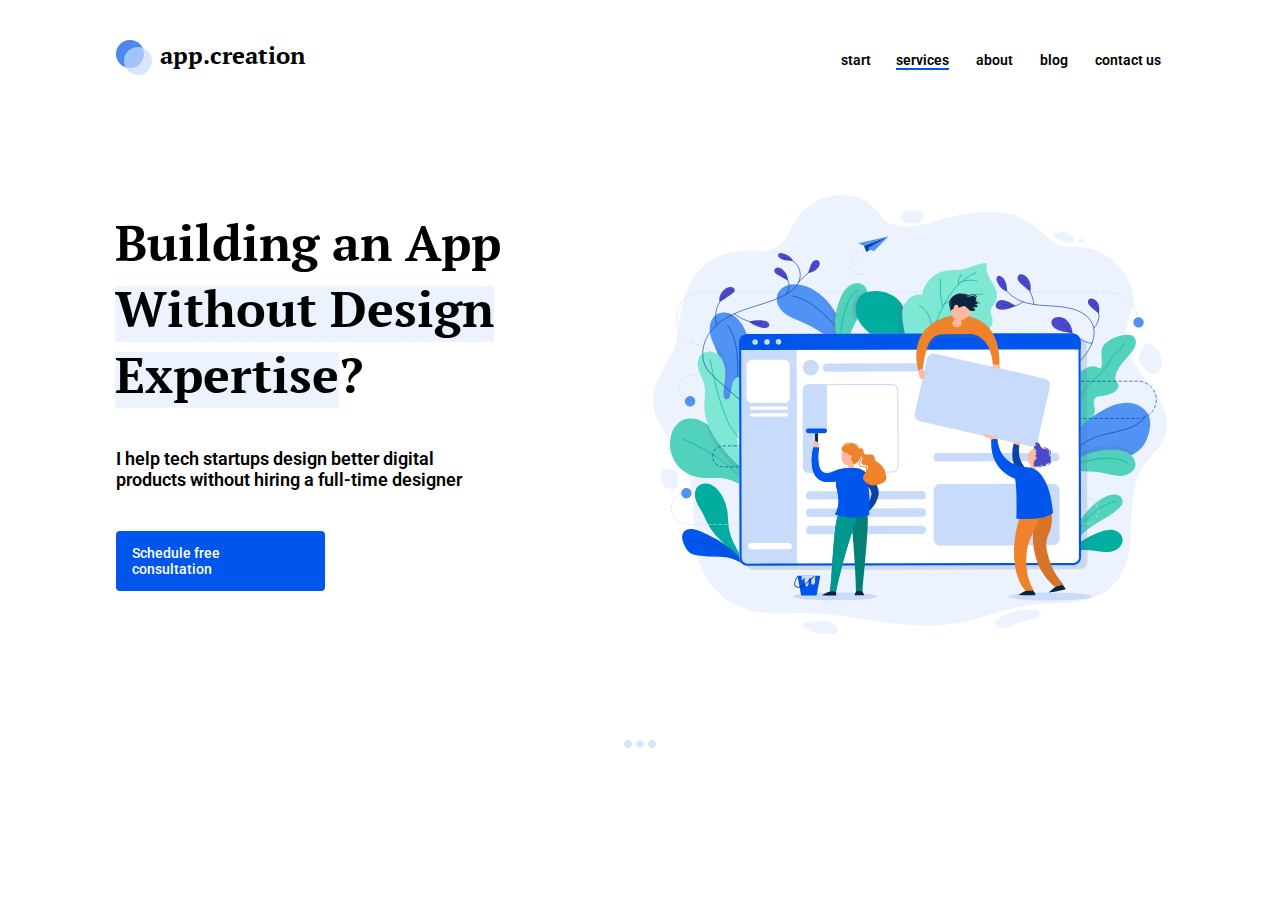
==== index.html @ 8ee0c5c4 "Add files via upload" ====
<!DOCTYPE html>
<html>

<head>
     <meta charset="utf-8">
     <meta name="viewport" content="width=device-width, initial-scale=1">
     <title>app.creation</title>
     <link rel="stylesheet" href="fonts.css">
     <link rel="stylesheet" href="https://fonts.googleapis.com/css2?family=Roboto:wght@400&display=swap">
     <link rel="stylesheet" href="styles.css">
</head>

<body>
  <div class="wrapper">
  <header class="header">
    <div class="logo">
      <div class="logo__circle logo__circle_color_dark-blue"></div>
      <div class="logo__circle logo__circle_color_blue"></div>
      <span class="logo__text">app.creation</span>
    </div>
    <nav class="menu">
      <a class="menu__item menu__item_start" href="#">start</a>
      <a class="menu__item menu__item_active" href="#">services</a>
      <a class="menu__item href="#">about</a>
      <a class="menu__item href="#">blog</a>
      <a class="menu__item href="#">contact us</a>
    </nav>
    <div class="hamburger-menu">
      <input id="menu__toggle" type="checkbox" />
      <label class="menu__btn" for="menu__toggle">
      <span></span>
      </label>
      <ul class="menu__box">
        <li><a class="menu__items menu__items_st" href="#">start</a></li>
        <li><a class="menu__items" href="#">services</a></li>
        <li><a class="menu__items menu__items_mid" href="#">about</a></li>
        <li><a class="menu__items menu__items_prev" href="#">blog</a></li>
        <li><a class="menu__items menu__items_last" href="#">contact us</a></li>
      </ul>
    </div>
  </header>

  <section class="main">
        <h1 class="main__title">Building an App
          <span class="main__title-text_highlight"> Without Design Expertise</span>?
        </h1>
        <p class="main__subtitle">I help tech startups design better
          digital products without hiring a full-time designer
        </p>
        <a class="main__button" href="#">Schedule free consultation
        </a>
      </main>
  </section>
  <div class="dots">
    <div class="dots__circle dots__circle_1"></div>
    <div class="dots__circle dots__circle_2"></div>
    <div class="dots__circle dots__circle_3"></div>
  </div>
  </div>
  <!--</div>-->
</body>

</html>
---- fonts.css ----
/*! Generated by Font Squirrel (https://www.fontsquirrel.com) on June 21, 2021 */



@font-face {
    font-family: 'pt_serifbold';
    src: url('Fonts/ptserif-bold-webfont.woff') format('woff');
    font-weight: normal;
    font-style: normal;

}




@font-face {
    font-family: 'pt_serifbold_italic';
    src: url('Fonts/ptserif-bolditalic-webfont.woff') format('woff');
    font-weight: normal;
    font-style: normal;

}




@font-face {
    font-family: 'pt_serifitalic';
    src: url('Fonts/ptserif-italic-webfont.woff') format('woff');
    font-weight: normal;
    font-style: normal;

}




@font-face {
    font-family: 'pt_serifregular';
    src: url('Fonts/ptserif-regular-webfont.woff') format('woff');
    font-weight: normal;
    font-style: normal;

}
---- styles.css ----
p {
  color:black;
  font-weight: bold;
  }

h1, a, div {
  font-family: 'Roboto', sans-serif;
}

body {
  margin: 0;
}

.wrapper {
  margin: auto;
  width: 80%;
}

.header {
  padding: 40px 0;
  display: flex;
  justify-content: space-between;
  margin-bottom: 131px;
  }

.logo {
  position: relative;
  margin-left: 4px;
  padding-left: 44px;
  font: bold 24px/31px pt_serifbold, arial, helvetica, sans-serif;
}

.logo__circle {
  position: absolute;
  left: 0;
  top: 45%;
  transform: translateY(-50%);
  width: 28px;
  height: 28px;
  border-radius: 50%;
  opacity: .7;
}

.logo__circle_color_blue {
  left: 8px;
  top: 69%;
  background: #C8DBFB;
}

.logo__circle_color_dark-blue {
  background: #0056EC;
}

.menu {
 display: flex;
 align-items: center;
 }

.menu__item {
 position: relative;
 margin: 5px 28px 0 0;
 font: 600 18px/21px Roboto, arial, helvetica, sans-serif;
 color: #000;
 text-decoration: none;
 transition: opacity .5s;
 }

.menu__item_start {
  margin-right: 26px;
 }

.menu__item_active {
  margin-right: 25px;
 }

.menu__item:last-child {
  margin-right: 10px;
}

.menu__item_active::after {
  position: absolute;
  display: block;
  content: "";
  left: 0;
  width: 100%;
  height: 3px;
  background: #0056EC;
}

.menu__item:hover:after {
  position: absolute;
  left: 0;
  display: block;
  content: "";
  width: 100%;
  height: 3px;
  background: #0056EC;
}

.menu__item:after {
  position: absolute;
  left: 0;
  display: block;
  content: "";
  width: 0;
  height: 3px;
  background: #0056EC;
  opacity:0;
  transition: opacity .5s, width .5s;
}

.menu__item:hover {
  opacity: .5;
}

.menu__item:hover:after, .menu__item_active:after {
  opacity: 1;
  width: 100%;
}

.hamburger-menu {
  display: none;
}

.main {
  padding: 74px 63% 206px 0;
  margin: 0 5px 63px 0;
  background: top right no-repeat url("img/Img1.svg");
}

.main__title {
  margin: 0 0 37px 2px;
  width: 567px;
  font: 700 66px/87px pt_serifbold, helvetica, sans-serif;
}

.main__subtitle {
  margin: 0 0 40px 3px;
  width: 455px;
  font-weight: normal;
  font: 400 22px/26px Roboto, arial, helvetica, sans-serif;
}

.main__button {
  display: inline-block;
  font: 500 18px/21px Roboto, arial, helvetica, sans-serif;
  width: 231px;
  color: #fff;
  background: #0056EC;
  padding: 18px 19px 18px 21px;
  margin-left: 4px;
  text-decoration: none;
  border-radius: 4px;
  transition: opacity .5s;
}

.main__button:hover {
  opacity: .5;
}

.main__title-text_highlight {
  background: linear-gradient(to top, #ECF3FF 85%, #FFF 15%) ;
}

.dots {
  margin: auto;
  position: relative;
  display: flex;
  justify-content: space-between;
  align-items: center;
  width: 32px;
  height: 8px;
  }

.dots__circle {
  width: 8px;
  height: 8px;
  background: #C8DBFB;
  border-radius: 50%;
  opacity: .7;
}

#menu__toggle {
   opacity: 0;
 }

 #menu__toggle:checked ~ .menu__btn > span {
   transform: rotate(45deg);
 }
 #menu__toggle:checked ~ .menu__btn > span::before {
   top: 0;
   transform: rotate(0);
 }
 #menu__toggle:checked ~ .menu__btn > span::after {
   top: 0;
   transform: rotate(90deg);
 }
 #menu__toggle:checked ~ .menu__box {
   visibility: visible;
   right: 0;
 }

 .menu__btn {
   display: flex;
   align-items: center;
   position: fixed;
   top: 28px;
   right: 24px;
   width: 25px;
   height: 25px;
   cursor: pointer;
   z-index: 1;
 }

 .menu__btn > span,
 .menu__btn > span::before,
 .menu__btn > span::after {
   display: block;
   position: absolute;
   width: 100%;
   height: 3px;
   background-color: #0056EC;
   transition-duration: .25s;
 }
 .menu__btn > span::before {
   content: '';
   top: -8px;
 }
 .menu__btn > span::after {
   content: '';
   top: 8px;
 }

 .menu__box {
   display: block;
   position: fixed;
   visibility: hidden;
   top: 0;
   right: -100%;
   width: 100%;
   height: 100%;
   margin: 0;
   padding: 250px 0;
   list-style: none;
   background-color: #FFF;
   box-shadow: 1px 0px 6px rgba(0, 0, 0, .2);
   transition-duration: .25s;
 }

 .menu__items {
   display: flex;
   justify-content: center;
   padding: 17px 24px;
   color: #333;
   font-family: 'Roboto', sans-serif;
   font-size: 55px;
   font-weight: 700;
   text-decoration: none;
   transition-duration: .25s;
 }
 .menu__items:hover {
   background-color: #CFD8DC;
 }

 .menu__items_st {
   margin-bottom: 1px;
 }

 .menu__items_mid, .menu__items_prev, .menu__items_last {
   margin-top: 1px;
   margin-right: 5px;
 }

@media (max-width: 1680px) {

  .header {
    margin-bottom: 90px;
  }

  .main {
    background-size: 690px;
  }
}

@media (max-width: 1536px) {

  .header {
    margin-bottom: 87px;
  }
  .main {
    margin-bottom: 120px;
    padding-top: 42px;
    padding-bottom: 48px;
    background-size: 600px;
  }

  .main__title {
    width: 500px;
    font: 700 58px/82px pt_serifbold, helvetica, sans-serif;
  }

  .main__subtitle {
    width: 411px;
    font: 400 20px/23px Roboto, arial, helvetica, sans-serif;
  }
}

@media (max-width: 1366px){
  .wrapper {
    width: 69%;
  }

  .header {
    margin-bottom: 84px;
    padding: 40px 3px;
  }

  .menu__item {
   margin: 8px 27px 0 0;
   font: 600 14px/16px Roboto, arial, helvetica, sans-serif;
  }

  .menu__item_start {
    margin-right: 25px;
   }

  .menu__item:last-child {
     margin-right: 7px;
  }

  .menu__item_active::after {
    height: 2px;
  }

  .main {
    padding: 15px 45% 75px 2px;
    margin: 0 4px 72px 2px;
    background-size: 514px;
  }

  .main__title {
    margin: 0 0 40px 2px;
    width: 434px;
    font: 700 50px/66px pt_serifbold, helvetica, sans-serif;
  }

  .main__subtitle {
    margin: 0 0 41px 3px;
    width: 367px;
    font-weight: normal;
    font: 600 18px/21px Roboto, arial, helvetica, sans-serif;
  }

  .main__button {
    width: 168px;
    font: 500 14px/16px Roboto, arial, helvetica, sans-serif;
    padding: 14px 25px 14px 16px;
    margin-left: 3px;
  }

}

@media (max-width: 1330px){

  .wrapper {
    width: 75%;
  }
}

@media (max-width: 1280px){

  .wrapper {
    width: 83%;
  }

  .main {
    padding-bottom: 82px;
    padding-right: 52%;
    margin-bottom: 67px;
  }
}

@media (max-width: 1136px){

  .main {
    background-size: 460px;
  }
}

@media(max-width: 1024px){
  .wrapper {
    margin: auto;
    width: 92%;
  }

  .logo {
    margin-left: 1px;
  }

  .main {
    padding-bottom: 80px;
    padding-right: 53%;
    background-size: 516px;
  }

  .hamburger-menu {
    display: none;
  }

  .menu__item {
   margin: 8px 27px 0 0;
   font: 600 14px/16px Roboto, arial, helvetica, sans-serif;
  }

  .menu__item_start {
    margin-right: 24px;
   }

  .menu__item:last-child {
     margin-right: 2px;
  }

  .main__title {
    margin-left: 0;
  }

  .main__subtitle {
    margin-left: 2px;
  }

  .main__button {
    margin-left: 1px;
  }
}

@media(max-width: 990px){
  .main {
    background-size: 425px;
  }

  .main__title {
    font: bold 46px/61px  pt_serifbold, arial, helvetica, sans-serif;
  }

@media(max-width: 860px){
  .main {
    background-size: 375px;
  }

  .main__title {
    font: bold 42px/55px  pt_serifbold, arial, helvetica, sans-serif;
  }

  .main__subtitle {
    width: 340px;
    font: 600 16px/17px Roboto, arial, helvetica, sans-serif;
  }
}

@media(max-width: 768px){

  .menu{
    display: none;
  }

  .hamburger-menu{
    display: block;
  }

  .header {
    padding: 24px 0 20px;
    margin-bottom: 13px;
  }

  .logo__text {
    visibility: hidden;
  }

  .main {
    text-align: center;
    padding: 60% 8% 0;
    margin: 0 0 40px 12px;
    background-size: 69%;
    background-position: top center;
  }

  .main__title {
    width: 434px;
    margin-left: auto;
    margin-right: auto;
    margin-top: 15px;
    margin-bottom: 35px;
    padding-top: 2px;
    font: bold 50px/66px  pt_serifbold, arial, helvetica, sans-serif;
  }

  .main__subtitle {
    width: 350px;
    padding: 10px 15px;
    margin-top: 0;
    margin-bottom: 40px;
    margin-left: auto;
    margin-right: auto;
    font: 600 22px/27px Roboto, arial, helvetica, sans-serif;
  }

  .main__button {
    font: 500 14px/16px Roboto, arial, helvetica, sans-serif;
    padding: 15px 27px 13px 16px;
    margin-left: 2px;
  }

  .dots {
    display: none;
  }
}

@media(max-width: 600px){

  .wrapper {
    margin: auto;
    width: 100%;
  }

  .header {
      padding-left: 20px;
  }

  .logo{
    margin-left: 4px;
  }

  .menu{
    display: none;
  }

  .menu__box {
    padding: 174px 0;
  }

  .menu__items {
    padding: 11px 24px;
    font-size: 30px;
  }

  .main {
    margin-left: 1px;
    margin-bottom: 15px;
    padding: 69% 4% 0;
    background-size: 74%;
  }

  .main__title {
    width: 350px;
    margin-left: auto;
    margin-right: auto;
    margin-bottom: 22px;
    margin-top: 0;
    font: bold 38px/51px  pt_serifbold, arial, helvetica, sans-serif;
  }

  .main__subtitle {
    width: 243px;
    margin-left: auto;
    margin-right: auto;
    margin-bottom: 15px;
    font: 600 16px/19px Roboto, arial, helvetica, sans-serif;
  }

  .main__button {
    font: 500 14px/16px Roboto, arial, helvetica, sans-serif;
    margin-left: 0;
    padding-right: 25px;
  }
}

@media(max-width: 375px){

  .wrapper {
    margin: auto;
    width: 100%;
  }

  .header {
    padding-left: 20px;
  }

  .logo{
    margin-left: 4px;
  }

  .menu{
    display: none;
  }

  .menu__box {
    padding: 174px 0;
  }

  .menu__items {
    padding: 11px 24px;
    font-size: 30px;
  }

  .main {
    margin-left: 1px;
    margin-bottom: 15px;
    padding: 69% 16% 0;
    background-size: 74%;
  }

  .main__title {
    width: 267px;
    margin: 0 0 22px -5px;
    font: bold 30px/39px  pt_serifbold, arial, helvetica, sans-serif;
  }

  .main__subtitle {
    width: 243px;
    margin: 0 0 15px -7px;
    font: 600 16px/19px Roboto, arial, helvetica, sans-serif;
  }

  .main__button {
    font: 500 14px/16px Roboto, arial, helvetica, sans-serif;
    margin-left: 0;
    padding-right: 25px;
  }
}

@media(max-width: 360px){


  .main {
    padding: 69% 5% 0;
  }

  .main__title {
    width: 188px;
    margin-left: auto;
    margin-right: auto;
    margin-top: 0;
    margin-bottom: 22px;
    font: bold 24px/33px  pt_serifbold, arial, helvetica, sans-serif;
  }

  .main__subtitle {
    width: 177px;
    margin-left: auto;
    margin-right: auto;
    margin-top: 0;
    margin-bottom: 15px;
    padding: 10px 5px;
    font: 600 12px/15px Roboto, arial, helvetica, sans-serif;
  }

  .main__button {
    width: 153px;
    font: 500 12px/13px Roboto, arial, helvetica, sans-serif;
    padding: 15px 3px;
  }
}
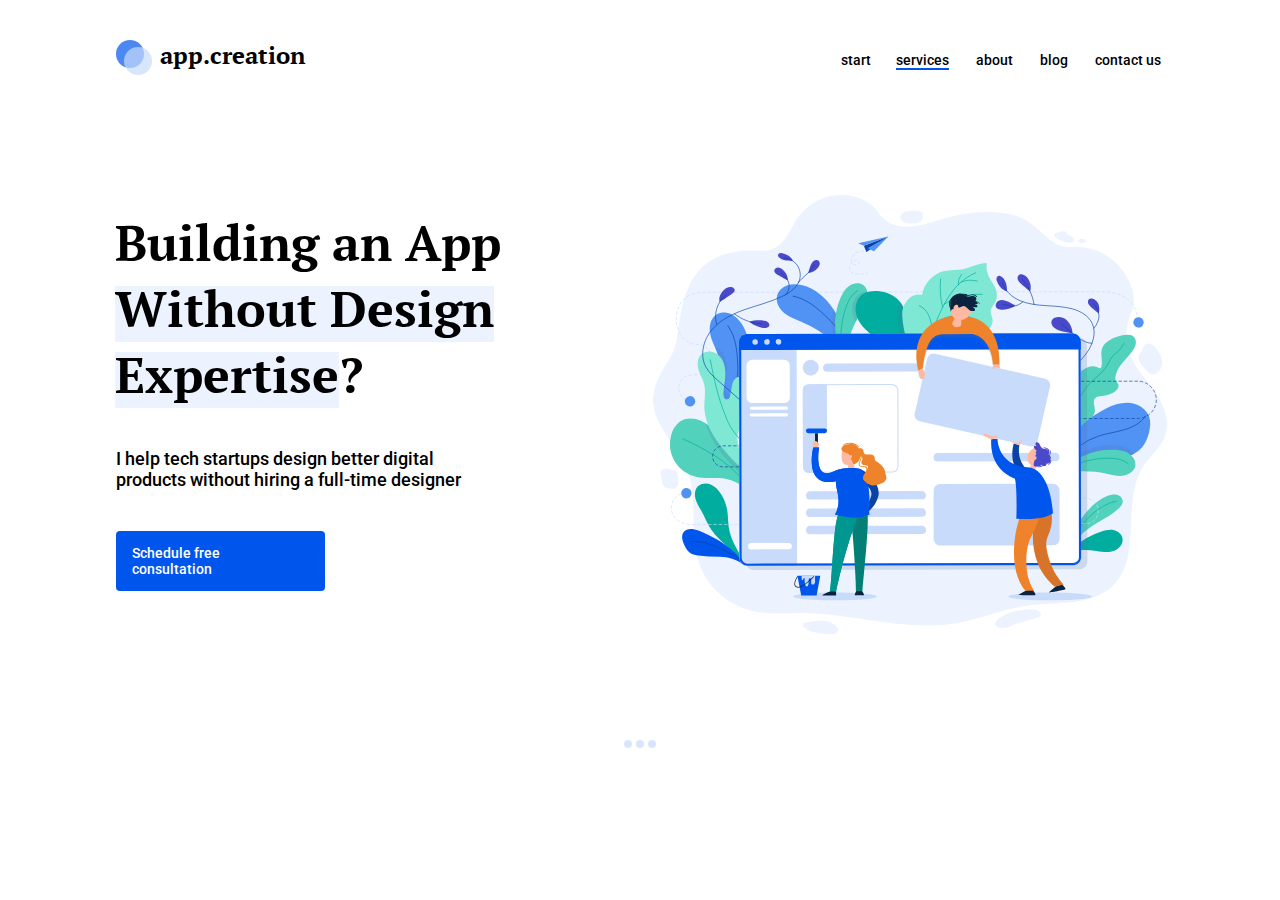
==== commit 728338c9: "Add files via upload" ====
--- a/index.html
+++ b/index.html
@@ -7,6 +7,7 @@
      <title>app.creation</title>
      <link rel="stylesheet" href="fonts.css">
      <link rel="stylesheet" href="https://fonts.googleapis.com/css2?family=Roboto:wght@400&display=swap">
+     <link rel="stylesheet" href="https://fonts.googleapis.com/css2?family=Roboto:wght@500&display=swap">
      <link rel="stylesheet" href="styles.css">
 </head>
 
--- a/styles.css
+++ b/styles.css
@@ -59,7 +59,7 @@
 .menu__item {
  position: relative;
  margin: 5px 28px 0 0;
- font: 600 18px/21px Roboto, arial, helvetica, sans-serif;
+ font: 500 18px/21px Roboto, arial, helvetica, sans-serif;
  color: #000;
  text-decoration: none;
  transition: opacity .5s;
@@ -254,7 +254,7 @@
    color: #333;
    font-family: 'Roboto', sans-serif;
    font-size: 55px;
-   font-weight: 700;
+   font-weight: 500;
    text-decoration: none;
    transition-duration: .25s;
  }
@@ -317,7 +317,7 @@
 
   .menu__item {
    margin: 8px 27px 0 0;
-   font: 600 14px/16px Roboto, arial, helvetica, sans-serif;
+   font: 500 14px/16px Roboto, arial, helvetica, sans-serif;
   }
 
   .menu__item_start {
@@ -348,7 +348,7 @@
     margin: 0 0 41px 3px;
     width: 367px;
     font-weight: normal;
-    font: 600 18px/21px Roboto, arial, helvetica, sans-serif;
+    font: 500 18px/21px Roboto, arial, helvetica, sans-serif;
   }
 
   .main__button {
@@ -409,7 +409,7 @@
 
   .menu__item {
    margin: 8px 27px 0 0;
-   font: 600 14px/16px Roboto, arial, helvetica, sans-serif;
+   font: 500 14px/16px Roboto, arial, helvetica, sans-serif;
   }
 
   .menu__item_start {
@@ -439,7 +439,7 @@
   }
 
   .main__title {
-    font: bold 46px/61px  pt_serifbold, arial, helvetica, sans-serif;
+    font: 700 46px/61px  pt_serifbold, arial, helvetica, sans-serif;
   }
 
 @media(max-width: 860px){
@@ -448,7 +448,7 @@
   }
 
   .main__title {
-    font: bold 42px/55px  pt_serifbold, arial, helvetica, sans-serif;
+    font: 700 42px/55px  pt_serifbold, arial, helvetica, sans-serif;
   }
 
   .main__subtitle {
@@ -491,7 +491,7 @@
     margin-top: 15px;
     margin-bottom: 35px;
     padding-top: 2px;
-    font: bold 50px/66px  pt_serifbold, arial, helvetica, sans-serif;
+    font: 700 50px/66px  pt_serifbold, arial, helvetica, sans-serif;
   }
 
   .main__subtitle {
@@ -501,7 +501,7 @@
     margin-bottom: 40px;
     margin-left: auto;
     margin-right: auto;
-    font: 600 22px/27px Roboto, arial, helvetica, sans-serif;
+    font: 500 22px/27px Roboto, arial, helvetica, sans-serif;
   }
 
   .main__button {
@@ -556,7 +556,7 @@
     margin-right: auto;
     margin-bottom: 22px;
     margin-top: 0;
-    font: bold 38px/51px  pt_serifbold, arial, helvetica, sans-serif;
+    font: 700 38px/51px  pt_serifbold, arial, helvetica, sans-serif;
   }
 
   .main__subtitle {
@@ -564,7 +564,7 @@
     margin-left: auto;
     margin-right: auto;
     margin-bottom: 15px;
-    font: 600 16px/19px Roboto, arial, helvetica, sans-serif;
+    font: 500 16px/19px Roboto, arial, helvetica, sans-serif;
   }
 
   .main__button {
@@ -612,13 +612,13 @@
   .main__title {
     width: 267px;
     margin: 0 0 22px -5px;
-    font: bold 30px/39px  pt_serifbold, arial, helvetica, sans-serif;
+    font: 700 30px/39px  pt_serifbold, arial, helvetica, sans-serif;
   }
 
   .main__subtitle {
     width: 243px;
     margin: 0 0 15px -7px;
-    font: 600 16px/19px Roboto, arial, helvetica, sans-serif;
+    font: 500 16px/19px Roboto, arial, helvetica, sans-serif;
   }
 
   .main__button {
@@ -629,7 +629,6 @@
 }
 
 @media(max-width: 360px){
-
 
   .main {
     padding: 69% 5% 0;
@@ -641,7 +640,7 @@
     margin-right: auto;
     margin-top: 0;
     margin-bottom: 22px;
-    font: bold 24px/33px  pt_serifbold, arial, helvetica, sans-serif;
+    font: 700 24px/33px  pt_serifbold, arial, helvetica, sans-serif;
   }
 
   .main__subtitle {
@@ -651,7 +650,7 @@
     margin-top: 0;
     margin-bottom: 15px;
     padding: 10px 5px;
-    font: 600 12px/15px Roboto, arial, helvetica, sans-serif;
+    font: 500 12px/15px Roboto, arial, helvetica, sans-serif;
   }
 
   .main__button {
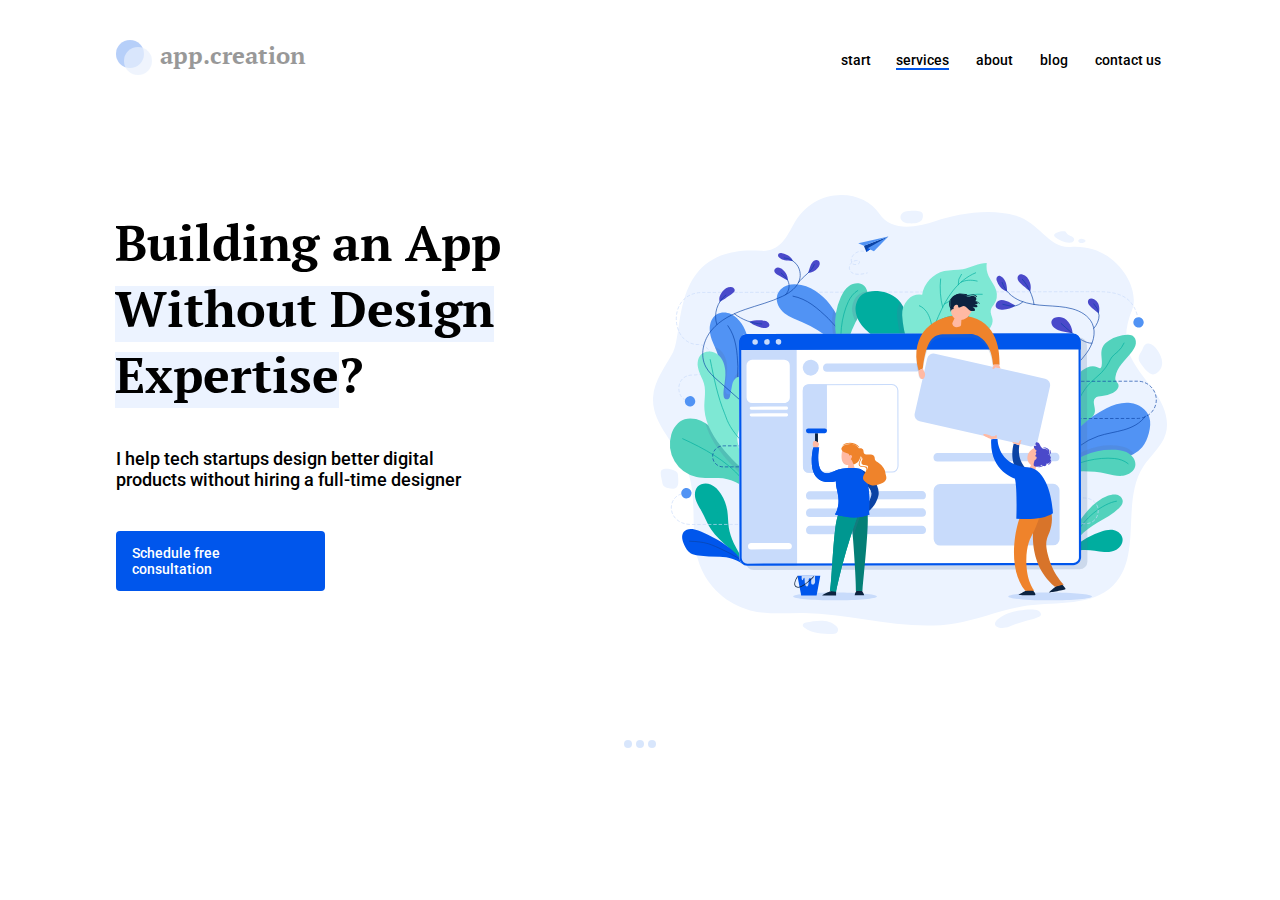
==== commit 5548076f: "Add files via upload" ====
--- a/index.html
+++ b/index.html
@@ -58,7 +58,6 @@
     <div class="dots__circle dots__circle_3"></div>
   </div>
   </div>
-  <!--</div>-->
 </body>
 
 </html>
--- a/styles.css
+++ b/styles.css
@@ -271,6 +271,50 @@
    margin-right: 5px;
  }
 
+ @keyframes move{
+   0%{
+     transform: translateX(0%);
+     opacity: 40%;
+   }
+   100%{
+     transform: translateX(50%);
+     opacity: 100%;
+   }
+ }
+
+ .logo{
+   opacity: 40%;
+   animation-name: move;
+   animation-duration: 2.5s;
+   animation-timing-function: ease-out;
+   animation-delay: 0.3s;
+   animation-direction: alternate;
+   animation-iteration-count: infinite;
+   animation-fill-mode: none;
+   animation-play-state: running;
+ }
+
+ /*@keyframes fade{
+   0%{
+     opacity: 30%;
+   }
+   100%{
+     opacity: 100%;
+   }
+ }
+
+ .logo{
+   opacity: 30%;
+   animation-name: fade;
+   animation-duration: 1.5s;
+   animation-timing-function: ease-out;
+   animation-delay: 0.3s;
+   animation-direction: alternate;
+   animation-iteration-count: infinite;
+   animation-fill-mode: none;
+   animation-play-state: running;
+ }*/
+
 @media (max-width: 1680px) {
 
   .header {
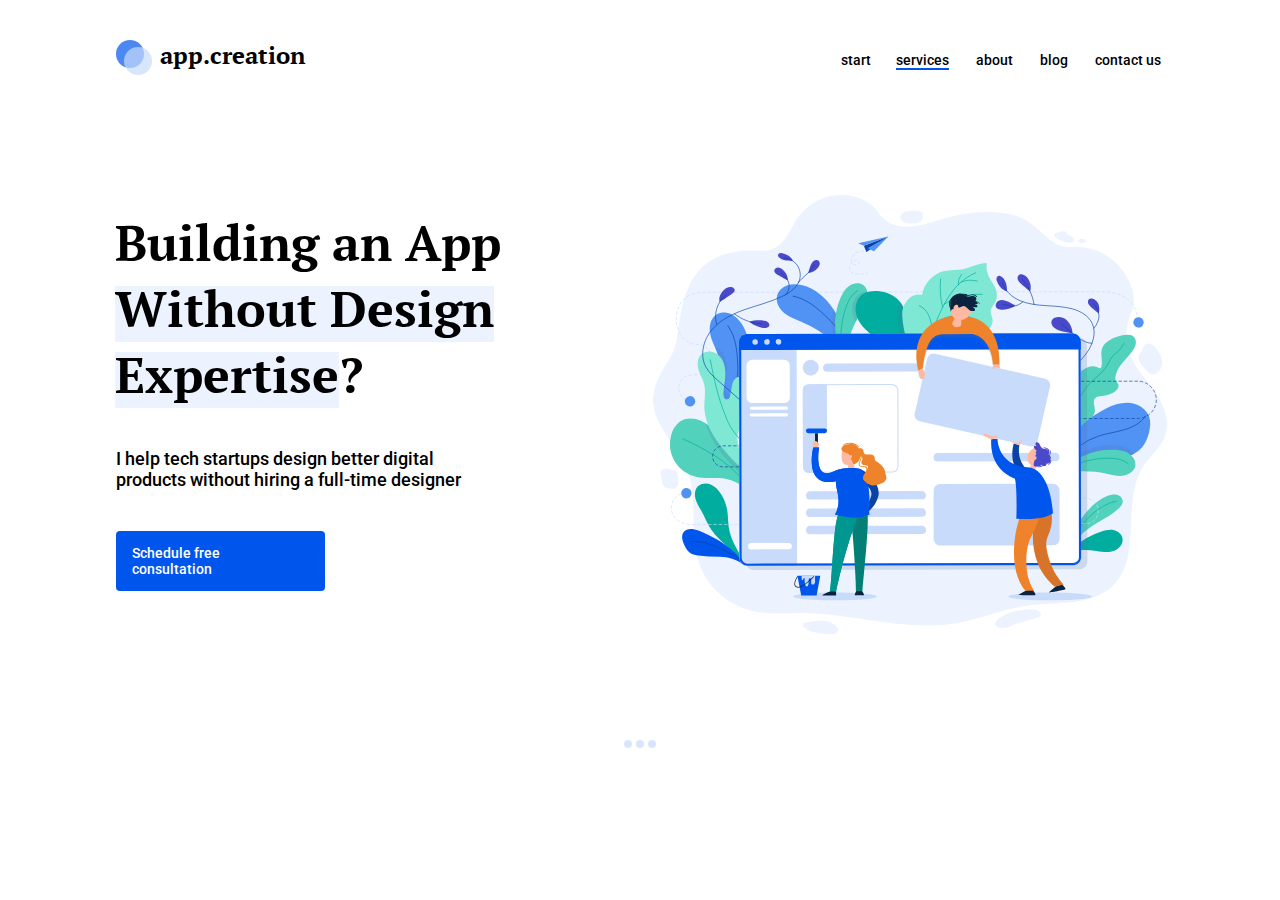
==== commit 90cd8cfc: "Merge 71202bfab808e99f2da1018fa200cd61f6f2b0eb into fb3b5b99e688f7c229f2f4f880265e9bfd739cf3" ====
--- a/index.html
+++ b/index.html
@@ -58,6 +58,7 @@
     <div class="dots__circle dots__circle_3"></div>
   </div>
   </div>
+  <!--</div>-->
 </body>
 
 </html>
--- a/styles.css
+++ b/styles.css
@@ -271,50 +271,6 @@
    margin-right: 5px;
  }
 
- @keyframes move{
-   0%{
-     transform: translateX(0%);
-     opacity: 40%;
-   }
-   100%{
-     transform: translateX(50%);
-     opacity: 100%;
-   }
- }
-
- .logo{
-   opacity: 40%;
-   animation-name: move;
-   animation-duration: 2.5s;
-   animation-timing-function: ease-out;
-   animation-delay: 0.3s;
-   animation-direction: alternate;
-   animation-iteration-count: infinite;
-   animation-fill-mode: none;
-   animation-play-state: running;
- }
-
- /*@keyframes fade{
-   0%{
-     opacity: 30%;
-   }
-   100%{
-     opacity: 100%;
-   }
- }
-
- .logo{
-   opacity: 30%;
-   animation-name: fade;
-   animation-duration: 1.5s;
-   animation-timing-function: ease-out;
-   animation-delay: 0.3s;
-   animation-direction: alternate;
-   animation-iteration-count: infinite;
-   animation-fill-mode: none;
-   animation-play-state: running;
- }*/
-
 @media (max-width: 1680px) {
 
   .header {
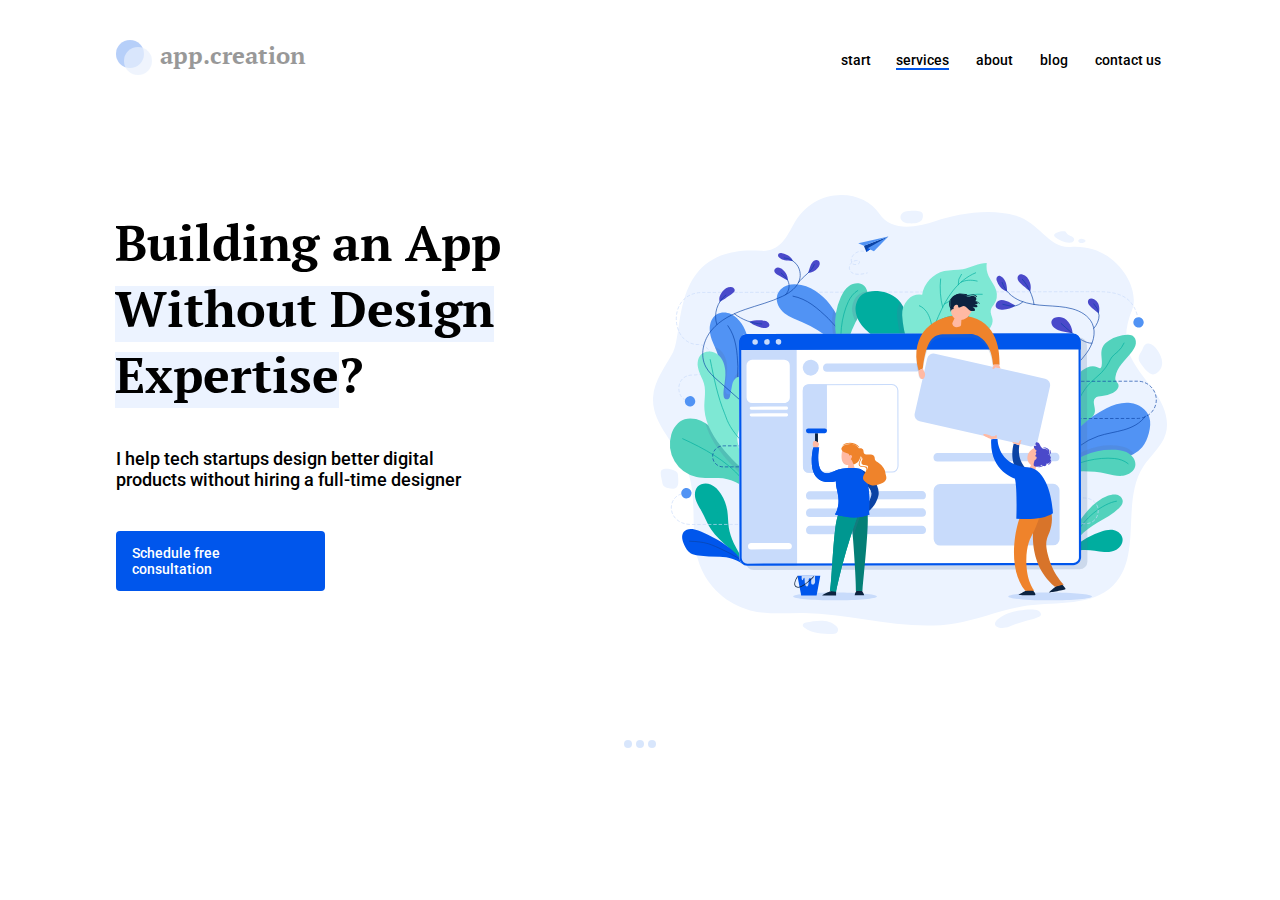
==== commit 47ddffca: "Merge pull request #19 from WebHeroSchool/Rin7" ====
--- a/index.html
+++ b/index.html
@@ -58,7 +58,6 @@
     <div class="dots__circle dots__circle_3"></div>
   </div>
   </div>
-  <!--</div>-->
 </body>
 
 </html>
--- a/styles.css
+++ b/styles.css
@@ -271,6 +271,50 @@
    margin-right: 5px;
  }
 
+ @keyframes move{
+   0%{
+     transform: translateX(0%);
+     opacity: 40%;
+   }
+   100%{
+     transform: translateX(50%);
+     opacity: 100%;
+   }
+ }
+
+ .logo{
+   opacity: 40%;
+   animation-name: move;
+   animation-duration: 2.5s;
+   animation-timing-function: ease-out;
+   animation-delay: 0.3s;
+   animation-direction: alternate;
+   animation-iteration-count: infinite;
+   animation-fill-mode: none;
+   animation-play-state: running;
+ }
+
+ /*@keyframes fade{
+   0%{
+     opacity: 30%;
+   }
+   100%{
+     opacity: 100%;
+   }
+ }
+
+ .logo{
+   opacity: 30%;
+   animation-name: fade;
+   animation-duration: 1.5s;
+   animation-timing-function: ease-out;
+   animation-delay: 0.3s;
+   animation-direction: alternate;
+   animation-iteration-count: infinite;
+   animation-fill-mode: none;
+   animation-play-state: running;
+ }*/
+
 @media (max-width: 1680px) {
 
   .header {
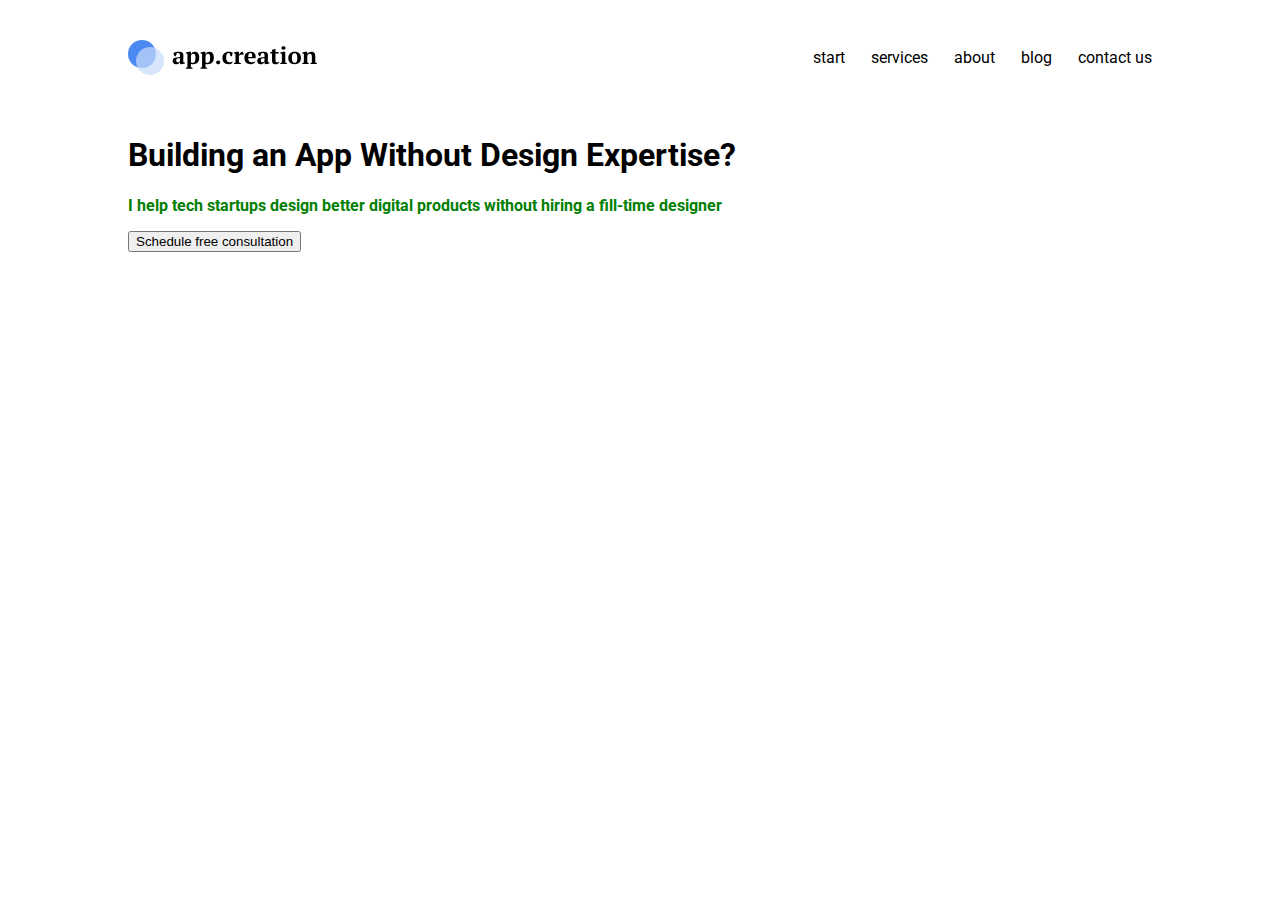
==== commit c129804a: "Merge pull request #8 from WebHeroSchool/Rp-1" ====
--- a/index.html
+++ b/index.html
@@ -3,60 +3,36 @@
 
 <head>
      <meta charset="utf-8">
-     <meta name="viewport" content="width=device-width, initial-scale=1">
      <title>app.creation</title>
      <link rel="stylesheet" href="fonts.css">
-     <link rel="stylesheet" href="https://fonts.googleapis.com/css2?family=Roboto:wght@400&display=swap">
-     <link rel="stylesheet" href="https://fonts.googleapis.com/css2?family=Roboto:wght@500&display=swap">
+     <link rel="stylesheet" href="https://fonts.googleapis.com/css2?family=Roboto:wght@700&display=swap">
      <link rel="stylesheet" href="styles.css">
 </head>
 
 <body>
   <div class="wrapper">
   <header class="header">
-    <div class="logo">
-      <div class="logo__circle logo__circle_color_dark-blue"></div>
-      <div class="logo__circle logo__circle_color_blue"></div>
-      <span class="logo__text">app.creation</span>
-    </div>
+    <div class="logo"></div>
     <nav class="menu">
-      <a class="menu__item menu__item_start" href="#">start</a>
-      <a class="menu__item menu__item_active" href="#">services</a>
+      <a class="menu__item href="#">start</a>
+      <a class="menu__item href="#">services</a>
       <a class="menu__item href="#">about</a>
       <a class="menu__item href="#">blog</a>
       <a class="menu__item href="#">contact us</a>
     </nav>
-    <div class="hamburger-menu">
-      <input id="menu__toggle" type="checkbox" />
-      <label class="menu__btn" for="menu__toggle">
-      <span></span>
-      </label>
-      <ul class="menu__box">
-        <li><a class="menu__items menu__items_st" href="#">start</a></li>
-        <li><a class="menu__items" href="#">services</a></li>
-        <li><a class="menu__items menu__items_mid" href="#">about</a></li>
-        <li><a class="menu__items menu__items_prev" href="#">blog</a></li>
-        <li><a class="menu__items menu__items_last" href="#">contact us</a></li>
-      </ul>
-    </div>
   </header>
 
-  <section class="main">
-        <h1 class="main__title">Building an App
-          <span class="main__title-text_highlight"> Without Design Expertise</span>?
-        </h1>
-        <p class="main__subtitle">I help tech startups design better
-          digital products without hiring a full-time designer
-        </p>
-        <a class="main__button" href="#">Schedule free consultation
-        </a>
+  <section class="main-section">
+      <main class="main-content">
+        <h1 class="main-content__title">Building an App Without Design Expertise?</h1>
+        <p class="main-content__subtitle">I help tech startups design better digital products
+      without hiring a fill-time designer</p>
+        <button class="main-content__button" type="button" name="button">Schedule free consultation</button>
       </main>
-  </section>
-  <div class="dots">
-    <div class="dots__circle dots__circle_1"></div>
-    <div class="dots__circle dots__circle_2"></div>
-    <div class="dots__circle dots__circle_3"></div>
-  </div>
+      <div class="image-content">
+        <img class="image-content__image" src="" alt="">
+      </div>
+    </section>
   </div>
 </body>
 
--- a/fonts.css
+++ b/fonts.css
@@ -1,7 +1,3 @@
-/*! Generated by Font Squirrel (https://www.fontsquirrel.com) on June 21, 2021 */
-
-
-
 @font-face {
     font-family: 'pt_serifbold';
     src: url('Fonts/ptserif-bold-webfont.woff') format('woff');
@@ -9,7 +5,6 @@
     font-style: normal;
 
 }
-
 
 
 
@@ -23,7 +18,6 @@
 
 
 
-
 @font-face {
     font-family: 'pt_serifitalic';
     src: url('Fonts/ptserif-italic-webfont.woff') format('woff');
@@ -34,9 +28,8 @@
 
 
 
-
 @font-face {
-    font-family: 'pt_serifregular';
+    font-family: 'pt_serif';
     src: url('Fonts/ptserif-regular-webfont.woff') format('woff');
     font-weight: normal;
     font-style: normal;
--- a/styles.css
+++ b/styles.css
@@ -1,12 +1,10 @@
 p {
-  color:black;
-  font-weight: bold;
-  }
-
+  color:green;
+  font-weight:bold;
+}
 h1, a, div {
   font-family: 'Roboto', sans-serif;
 }
-
 body {
   margin: 0;
 }
@@ -20,35 +18,13 @@
   padding: 40px 0;
   display: flex;
   justify-content: space-between;
-  margin-bottom: 131px;
   }
 
 .logo {
-  position: relative;
-  margin-left: 4px;
-  padding-left: 44px;
-  font: bold 24px/31px pt_serifbold, arial, helvetica, sans-serif;
-}
-
-.logo__circle {
-  position: absolute;
-  left: 0;
-  top: 45%;
-  transform: translateY(-50%);
-  width: 28px;
-  height: 28px;
-  border-radius: 50%;
-  opacity: .7;
-}
-
-.logo__circle_color_blue {
-  left: 8px;
-  top: 69%;
-  background: #C8DBFB;
-}
-
-.logo__circle_color_dark-blue {
-  background: #0056EC;
+  //font: bold 24px/31px pt_serif, arial, helvetica, sans-serif;
+  width: 190px;
+  height: 35px;
+  background: url("img/logo.svg");
 }
 
 .menu {
@@ -57,649 +33,9 @@
  }
 
 .menu__item {
- position: relative;
- margin: 5px 28px 0 0;
- font: 500 18px/21px Roboto, arial, helvetica, sans-serif;
- color: #000;
- text-decoration: none;
- transition: opacity .5s;
- }
-
-.menu__item_start {
-  margin-right: 26px;
- }
-
-.menu__item_active {
-  margin-right: 25px;
+ padding: 0 13px;
  }
 
 .menu__item:last-child {
-  margin-right: 10px;
+ padding-right: 0;
 }
-
-.menu__item_active::after {
-  position: absolute;
-  display: block;
-  content: "";
-  left: 0;
-  width: 100%;
-  height: 3px;
-  background: #0056EC;
-}
-
-.menu__item:hover:after {
-  position: absolute;
-  left: 0;
-  display: block;
-  content: "";
-  width: 100%;
-  height: 3px;
-  background: #0056EC;
-}
-
-.menu__item:after {
-  position: absolute;
-  left: 0;
-  display: block;
-  content: "";
-  width: 0;
-  height: 3px;
-  background: #0056EC;
-  opacity:0;
-  transition: opacity .5s, width .5s;
-}
-
-.menu__item:hover {
-  opacity: .5;
-}
-
-.menu__item:hover:after, .menu__item_active:after {
-  opacity: 1;
-  width: 100%;
-}
-
-.hamburger-menu {
-  display: none;
-}
-
-.main {
-  padding: 74px 63% 206px 0;
-  margin: 0 5px 63px 0;
-  background: top right no-repeat url("img/Img1.svg");
-}
-
-.main__title {
-  margin: 0 0 37px 2px;
-  width: 567px;
-  font: 700 66px/87px pt_serifbold, helvetica, sans-serif;
-}
-
-.main__subtitle {
-  margin: 0 0 40px 3px;
-  width: 455px;
-  font-weight: normal;
-  font: 400 22px/26px Roboto, arial, helvetica, sans-serif;
-}
-
-.main__button {
-  display: inline-block;
-  font: 500 18px/21px Roboto, arial, helvetica, sans-serif;
-  width: 231px;
-  color: #fff;
-  background: #0056EC;
-  padding: 18px 19px 18px 21px;
-  margin-left: 4px;
-  text-decoration: none;
-  border-radius: 4px;
-  transition: opacity .5s;
-}
-
-.main__button:hover {
-  opacity: .5;
-}
-
-.main__title-text_highlight {
-  background: linear-gradient(to top, #ECF3FF 85%, #FFF 15%) ;
-}
-
-.dots {
-  margin: auto;
-  position: relative;
-  display: flex;
-  justify-content: space-between;
-  align-items: center;
-  width: 32px;
-  height: 8px;
-  }
-
-.dots__circle {
-  width: 8px;
-  height: 8px;
-  background: #C8DBFB;
-  border-radius: 50%;
-  opacity: .7;
-}
-
-#menu__toggle {
-   opacity: 0;
- }
-
- #menu__toggle:checked ~ .menu__btn > span {
-   transform: rotate(45deg);
- }
- #menu__toggle:checked ~ .menu__btn > span::before {
-   top: 0;
-   transform: rotate(0);
- }
- #menu__toggle:checked ~ .menu__btn > span::after {
-   top: 0;
-   transform: rotate(90deg);
- }
- #menu__toggle:checked ~ .menu__box {
-   visibility: visible;
-   right: 0;
- }
-
- .menu__btn {
-   display: flex;
-   align-items: center;
-   position: fixed;
-   top: 28px;
-   right: 24px;
-   width: 25px;
-   height: 25px;
-   cursor: pointer;
-   z-index: 1;
- }
-
- .menu__btn > span,
- .menu__btn > span::before,
- .menu__btn > span::after {
-   display: block;
-   position: absolute;
-   width: 100%;
-   height: 3px;
-   background-color: #0056EC;
-   transition-duration: .25s;
- }
- .menu__btn > span::before {
-   content: '';
-   top: -8px;
- }
- .menu__btn > span::after {
-   content: '';
-   top: 8px;
- }
-
- .menu__box {
-   display: block;
-   position: fixed;
-   visibility: hidden;
-   top: 0;
-   right: -100%;
-   width: 100%;
-   height: 100%;
-   margin: 0;
-   padding: 250px 0;
-   list-style: none;
-   background-color: #FFF;
-   box-shadow: 1px 0px 6px rgba(0, 0, 0, .2);
-   transition-duration: .25s;
- }
-
- .menu__items {
-   display: flex;
-   justify-content: center;
-   padding: 17px 24px;
-   color: #333;
-   font-family: 'Roboto', sans-serif;
-   font-size: 55px;
-   font-weight: 500;
-   text-decoration: none;
-   transition-duration: .25s;
- }
- .menu__items:hover {
-   background-color: #CFD8DC;
- }
-
- .menu__items_st {
-   margin-bottom: 1px;
- }
-
- .menu__items_mid, .menu__items_prev, .menu__items_last {
-   margin-top: 1px;
-   margin-right: 5px;
- }
-
- @keyframes move{
-   0%{
-     transform: translateX(0%);
-     opacity: 40%;
-   }
-   100%{
-     transform: translateX(50%);
-     opacity: 100%;
-   }
- }
-
- .logo{
-   opacity: 40%;
-   animation-name: move;
-   animation-duration: 2.5s;
-   animation-timing-function: ease-out;
-   animation-delay: 0.3s;
-   animation-direction: alternate;
-   animation-iteration-count: infinite;
-   animation-fill-mode: none;
-   animation-play-state: running;
- }
-
- /*@keyframes fade{
-   0%{
-     opacity: 30%;
-   }
-   100%{
-     opacity: 100%;
-   }
- }
-
- .logo{
-   opacity: 30%;
-   animation-name: fade;
-   animation-duration: 1.5s;
-   animation-timing-function: ease-out;
-   animation-delay: 0.3s;
-   animation-direction: alternate;
-   animation-iteration-count: infinite;
-   animation-fill-mode: none;
-   animation-play-state: running;
- }*/
-
-@media (max-width: 1680px) {
-
-  .header {
-    margin-bottom: 90px;
-  }
-
-  .main {
-    background-size: 690px;
-  }
-}
-
-@media (max-width: 1536px) {
-
-  .header {
-    margin-bottom: 87px;
-  }
-  .main {
-    margin-bottom: 120px;
-    padding-top: 42px;
-    padding-bottom: 48px;
-    background-size: 600px;
-  }
-
-  .main__title {
-    width: 500px;
-    font: 700 58px/82px pt_serifbold, helvetica, sans-serif;
-  }
-
-  .main__subtitle {
-    width: 411px;
-    font: 400 20px/23px Roboto, arial, helvetica, sans-serif;
-  }
-}
-
-@media (max-width: 1366px){
-  .wrapper {
-    width: 69%;
-  }
-
-  .header {
-    margin-bottom: 84px;
-    padding: 40px 3px;
-  }
-
-  .menu__item {
-   margin: 8px 27px 0 0;
-   font: 500 14px/16px Roboto, arial, helvetica, sans-serif;
-  }
-
-  .menu__item_start {
-    margin-right: 25px;
-   }
-
-  .menu__item:last-child {
-     margin-right: 7px;
-  }
-
-  .menu__item_active::after {
-    height: 2px;
-  }
-
-  .main {
-    padding: 15px 45% 75px 2px;
-    margin: 0 4px 72px 2px;
-    background-size: 514px;
-  }
-
-  .main__title {
-    margin: 0 0 40px 2px;
-    width: 434px;
-    font: 700 50px/66px pt_serifbold, helvetica, sans-serif;
-  }
-
-  .main__subtitle {
-    margin: 0 0 41px 3px;
-    width: 367px;
-    font-weight: normal;
-    font: 500 18px/21px Roboto, arial, helvetica, sans-serif;
-  }
-
-  .main__button {
-    width: 168px;
-    font: 500 14px/16px Roboto, arial, helvetica, sans-serif;
-    padding: 14px 25px 14px 16px;
-    margin-left: 3px;
-  }
-
-}
-
-@media (max-width: 1330px){
-
-  .wrapper {
-    width: 75%;
-  }
-}
-
-@media (max-width: 1280px){
-
-  .wrapper {
-    width: 83%;
-  }
-
-  .main {
-    padding-bottom: 82px;
-    padding-right: 52%;
-    margin-bottom: 67px;
-  }
-}
-
-@media (max-width: 1136px){
-
-  .main {
-    background-size: 460px;
-  }
-}
-
-@media(max-width: 1024px){
-  .wrapper {
-    margin: auto;
-    width: 92%;
-  }
-
-  .logo {
-    margin-left: 1px;
-  }
-
-  .main {
-    padding-bottom: 80px;
-    padding-right: 53%;
-    background-size: 516px;
-  }
-
-  .hamburger-menu {
-    display: none;
-  }
-
-  .menu__item {
-   margin: 8px 27px 0 0;
-   font: 500 14px/16px Roboto, arial, helvetica, sans-serif;
-  }
-
-  .menu__item_start {
-    margin-right: 24px;
-   }
-
-  .menu__item:last-child {
-     margin-right: 2px;
-  }
-
-  .main__title {
-    margin-left: 0;
-  }
-
-  .main__subtitle {
-    margin-left: 2px;
-  }
-
-  .main__button {
-    margin-left: 1px;
-  }
-}
-
-@media(max-width: 990px){
-  .main {
-    background-size: 425px;
-  }
-
-  .main__title {
-    font: 700 46px/61px  pt_serifbold, arial, helvetica, sans-serif;
-  }
-
-@media(max-width: 860px){
-  .main {
-    background-size: 375px;
-  }
-
-  .main__title {
-    font: 700 42px/55px  pt_serifbold, arial, helvetica, sans-serif;
-  }
-
-  .main__subtitle {
-    width: 340px;
-    font: 600 16px/17px Roboto, arial, helvetica, sans-serif;
-  }
-}
-
-@media(max-width: 768px){
-
-  .menu{
-    display: none;
-  }
-
-  .hamburger-menu{
-    display: block;
-  }
-
-  .header {
-    padding: 24px 0 20px;
-    margin-bottom: 13px;
-  }
-
-  .logo__text {
-    visibility: hidden;
-  }
-
-  .main {
-    text-align: center;
-    padding: 60% 8% 0;
-    margin: 0 0 40px 12px;
-    background-size: 69%;
-    background-position: top center;
-  }
-
-  .main__title {
-    width: 434px;
-    margin-left: auto;
-    margin-right: auto;
-    margin-top: 15px;
-    margin-bottom: 35px;
-    padding-top: 2px;
-    font: 700 50px/66px  pt_serifbold, arial, helvetica, sans-serif;
-  }
-
-  .main__subtitle {
-    width: 350px;
-    padding: 10px 15px;
-    margin-top: 0;
-    margin-bottom: 40px;
-    margin-left: auto;
-    margin-right: auto;
-    font: 500 22px/27px Roboto, arial, helvetica, sans-serif;
-  }
-
-  .main__button {
-    font: 500 14px/16px Roboto, arial, helvetica, sans-serif;
-    padding: 15px 27px 13px 16px;
-    margin-left: 2px;
-  }
-
-  .dots {
-    display: none;
-  }
-}
-
-@media(max-width: 600px){
-
-  .wrapper {
-    margin: auto;
-    width: 100%;
-  }
-
-  .header {
-      padding-left: 20px;
-  }
-
-  .logo{
-    margin-left: 4px;
-  }
-
-  .menu{
-    display: none;
-  }
-
-  .menu__box {
-    padding: 174px 0;
-  }
-
-  .menu__items {
-    padding: 11px 24px;
-    font-size: 30px;
-  }
-
-  .main {
-    margin-left: 1px;
-    margin-bottom: 15px;
-    padding: 69% 4% 0;
-    background-size: 74%;
-  }
-
-  .main__title {
-    width: 350px;
-    margin-left: auto;
-    margin-right: auto;
-    margin-bottom: 22px;
-    margin-top: 0;
-    font: 700 38px/51px  pt_serifbold, arial, helvetica, sans-serif;
-  }
-
-  .main__subtitle {
-    width: 243px;
-    margin-left: auto;
-    margin-right: auto;
-    margin-bottom: 15px;
-    font: 500 16px/19px Roboto, arial, helvetica, sans-serif;
-  }
-
-  .main__button {
-    font: 500 14px/16px Roboto, arial, helvetica, sans-serif;
-    margin-left: 0;
-    padding-right: 25px;
-  }
-}
-
-@media(max-width: 375px){
-
-  .wrapper {
-    margin: auto;
-    width: 100%;
-  }
-
-  .header {
-    padding-left: 20px;
-  }
-
-  .logo{
-    margin-left: 4px;
-  }
-
-  .menu{
-    display: none;
-  }
-
-  .menu__box {
-    padding: 174px 0;
-  }
-
-  .menu__items {
-    padding: 11px 24px;
-    font-size: 30px;
-  }
-
-  .main {
-    margin-left: 1px;
-    margin-bottom: 15px;
-    padding: 69% 16% 0;
-    background-size: 74%;
-  }
-
-  .main__title {
-    width: 267px;
-    margin: 0 0 22px -5px;
-    font: 700 30px/39px  pt_serifbold, arial, helvetica, sans-serif;
-  }
-
-  .main__subtitle {
-    width: 243px;
-    margin: 0 0 15px -7px;
-    font: 500 16px/19px Roboto, arial, helvetica, sans-serif;
-  }
-
-  .main__button {
-    font: 500 14px/16px Roboto, arial, helvetica, sans-serif;
-    margin-left: 0;
-    padding-right: 25px;
-  }
-}
-
-@media(max-width: 360px){
-
-  .main {
-    padding: 69% 5% 0;
-  }
-
-  .main__title {
-    width: 188px;
-    margin-left: auto;
-    margin-right: auto;
-    margin-top: 0;
-    margin-bottom: 22px;
-    font: 700 24px/33px  pt_serifbold, arial, helvetica, sans-serif;
-  }
-
-  .main__subtitle {
-    width: 177px;
-    margin-left: auto;
-    margin-right: auto;
-    margin-top: 0;
-    margin-bottom: 15px;
-    padding: 10px 5px;
-    font: 500 12px/15px Roboto, arial, helvetica, sans-serif;
-  }
-
-  .main__button {
-    width: 153px;
-    font: 500 12px/13px Roboto, arial, helvetica, sans-serif;
-    padding: 15px 3px;
-  }
-}
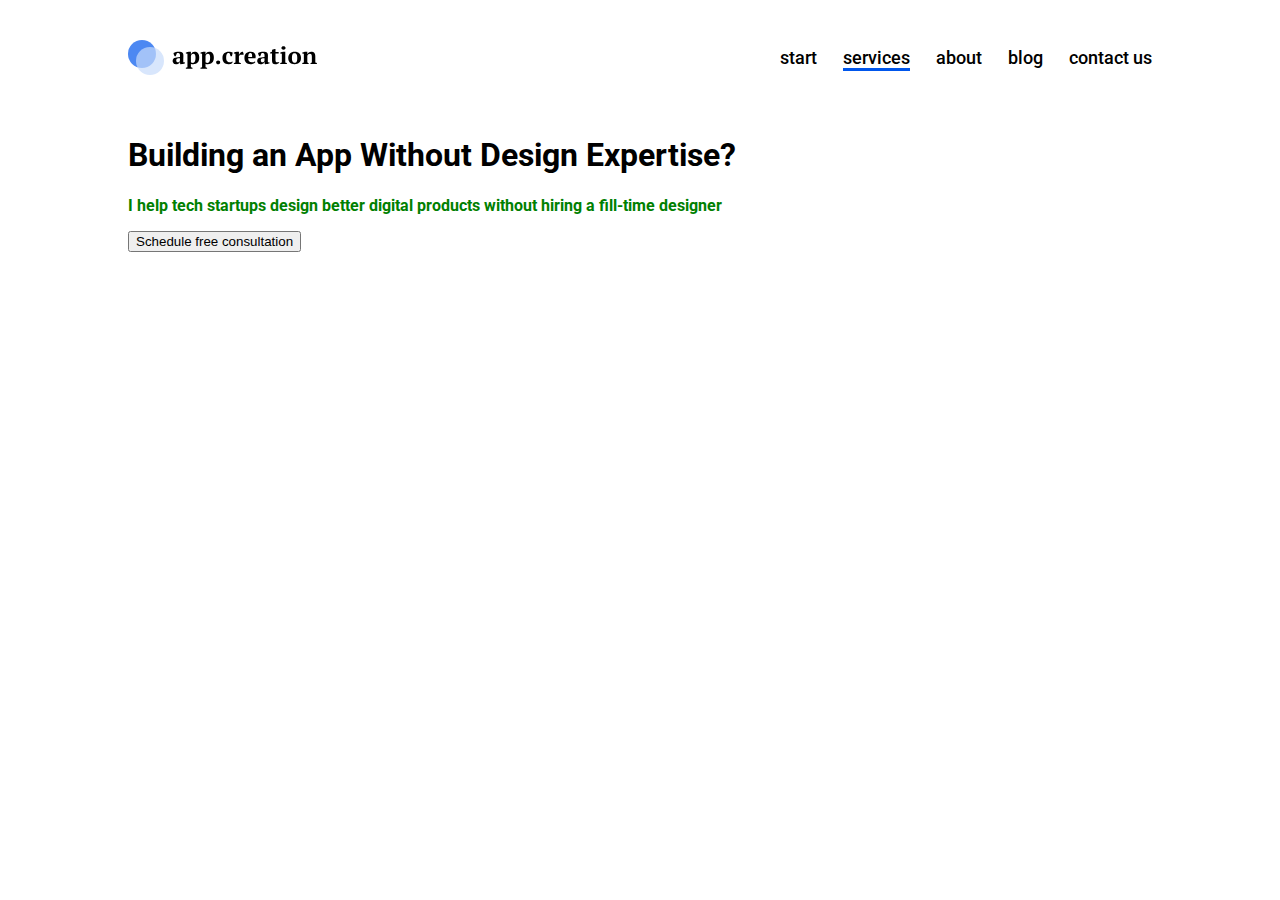
==== commit b44dbaf4: "Merge pull request #9 from WebHeroSchool/Rp-2" ====
--- a/index.html
+++ b/index.html
@@ -15,7 +15,7 @@
     <div class="logo"></div>
     <nav class="menu">
       <a class="menu__item href="#">start</a>
-      <a class="menu__item href="#">services</a>
+      <a class="menu__item menu__item_active" href="#">services</a>
       <a class="menu__item href="#">about</a>
       <a class="menu__item href="#">blog</a>
       <a class="menu__item href="#">contact us</a>
--- a/styles.css
+++ b/styles.css
@@ -33,9 +33,55 @@
  }
 
 .menu__item {
- padding: 0 13px;
+ position: relative;
+ margin-right: 26px;
+ font: 500 18px/21px Roboto, arial, helvetica, sans-serif;
+ color: #000;
+ text-decoration: none;
+ transition: opacity .5s;
  }
 
 .menu__item:last-child {
- padding-right: 0;
+ margin-right: 0;
 }
+
+.menu__item_active::after {
+  position: absolute;
+  display: block;
+  content: "";
+  left: 0;
+  width: 100%;
+  height: 3px;
+  background: #0056EC;
+}
+
+.menu__item:hover:after {
+  position: absolute;
+  left: 0;
+  display: block;
+  content: "";
+  width: 100%;
+  height: 3px;
+  background: #0056EC;
+}
+
+.menu__item:after {
+  position: absolute;
+  left: 0;
+  display: block;
+  content: "";
+  width: 0;
+  height: 3px;
+  background: #0056EC;
+  opacity:0;
+  transition: opacity .5s, width .5s;
+}
+
+.menu__item:hover {
+  opacity: .5;
+}
+
+.menu__item:hover:after, .menu__item_active:after {
+  opacity: 1;
+  width: 100%;
+}
